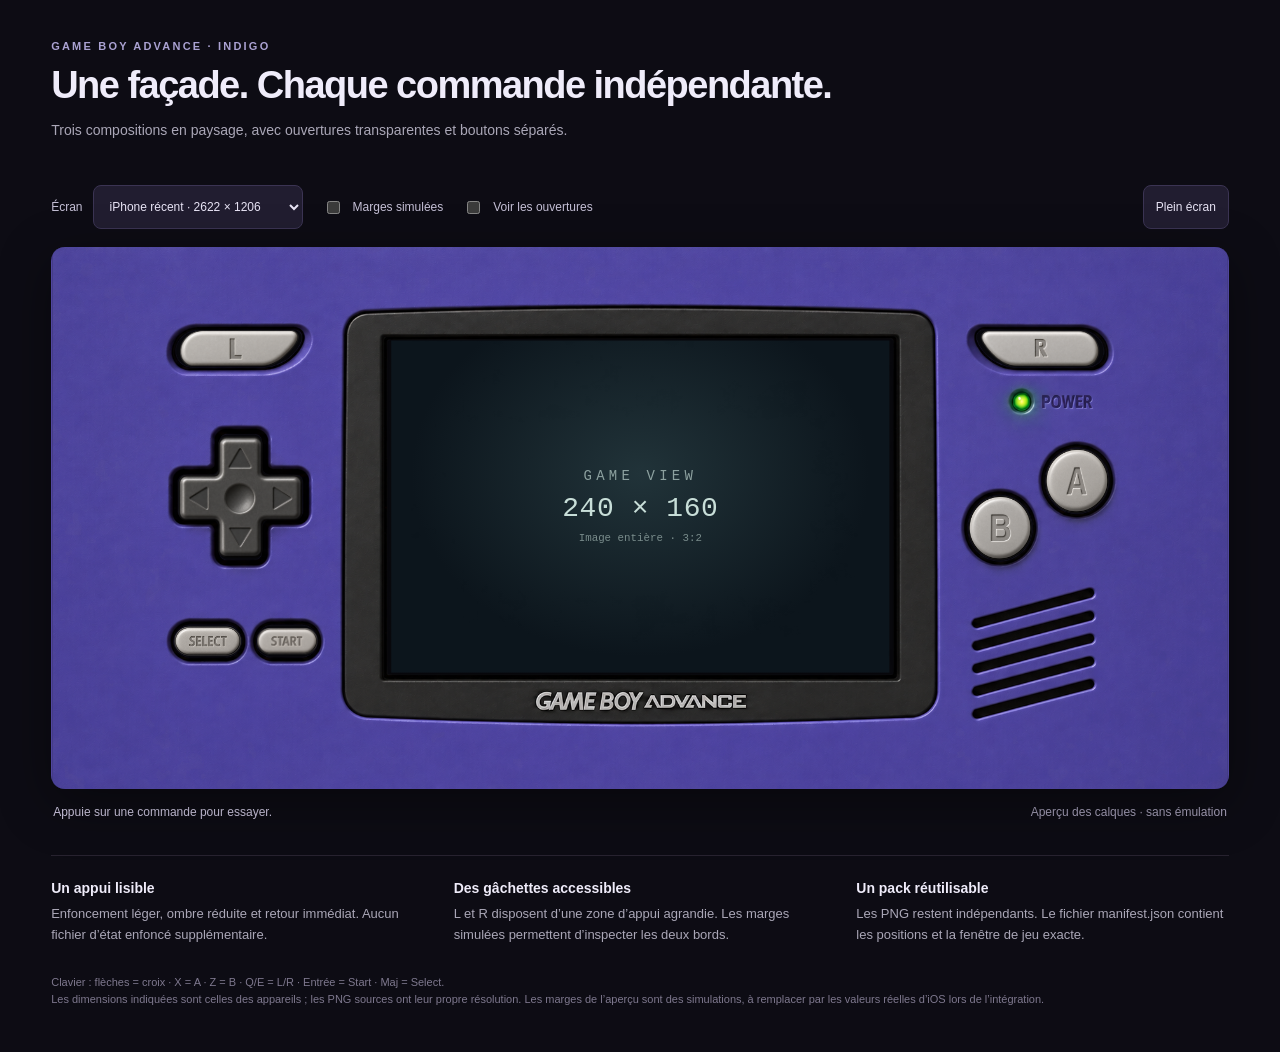
==== preview/index.html @ 334215c9 "Initialize Indigo GBA overlays and iOS integration guide" ====
<!doctype html>
<html lang="fr">
<head>
<meta charset="utf-8">
<meta name="viewport" content="width=device-width,initial-scale=1,viewport-fit=cover">
<title>GBA Indigo — Atelier des calques</title>
<link rel="stylesheet" href="preview.css">
</head>
<body>
<header><div class="eyebrow">GAME BOY ADVANCE · INDIGO</div><h1>Une façade. Chaque commande indépendante.</h1><p>Trois compositions en paysage, avec ouvertures transparentes et boutons séparés.</p></header>
<main>
<div class="toolbar">
<label>Écran <select id="device">
<option value="wide">iPhone récent · 2622 × 1206</option>
<option value="compact">iPhone compact · 2340 × 1080</option>
<option value="classic">iPhone SE · 1334 × 750</option>
<option value="ipad">iPad 13″ · 2752 × 2064</option>
<option value="ipad11">iPad 11″ · 2420 × 1668</option>
<option value="mini">iPad mini · 2266 × 1488</option>
</select></label>
<label class="check"><input type="checkbox" id="guides"> Marges simulées</label>
<label class="check"><input type="checkbox" id="holes"> Voir les ouvertures</label>
<button id="fullscreen" class="action">Plein écran</button>
</div>
<div class="viewport" id="viewport" aria-label="Aperçu interactif de la façade">
<div id="board" class="board"><div id="game" class="game"><span>GAME VIEW</span><strong>240 × 160</strong><small>Image entière · 3:2</small></div><img id="face" class="face" alt="Façade violette avec logements des boutons" draggable="false"><div id="controls"></div></div>
<div class="safe-guide" id="safeGuide"><span>Zone préservée</span></div>
<div id="camera" class="camera" aria-hidden="true"></div>
<div id="gesture" class="gesture" aria-hidden="true"></div>
</div>
<div class="caption"><span id="status" aria-live="polite">Appuie sur une commande pour essayer.</span><span>Aperçu des calques · sans émulation</span></div>
<section class="notes"><div><h2>Un appui lisible</h2><p>Enfoncement léger, ombre réduite et retour immédiat. Aucun fichier d’état enfoncé supplémentaire.</p></div><div><h2>Des gâchettes accessibles</h2><p>L et R disposent d’une zone d’appui agrandie. Les marges simulées permettent d’inspecter les deux bords.</p></div><div><h2>Un pack réutilisable</h2><p>Les PNG restent indépendants. Le fichier manifest.json contient les positions et la fenêtre de jeu exacte.</p></div></section>
<p class="help">Clavier : flèches = croix · X = A · Z = B · Q/E = L/R · Entrée = Start · Maj = Select.<br>Les dimensions indiquées sont celles des appareils ; les PNG sources ont leur propre résolution. Les marges de l’aperçu sont des simulations, à remplacer par les valeurs réelles d’iOS lors de l’intégration.</p>
</main>
<div id="safeProbe" aria-hidden="true"></div>
<script src="assets.js"></script><script src="preview.js"></script>
</body></html>
---- preview/preview.css ----
:root{color-scheme:dark;font-family:Inter,Segoe UI,Arial,sans-serif;background:#0d0c14;color:#efecfa}*{box-sizing:border-box}body{margin:0;padding:40px clamp(16px,4vw,64px) 32px}header,main{max-width:1220px;margin:auto}.eyebrow{font-size:11px;letter-spacing:.2em;color:#aaa2d2;font-weight:700}h1{font-size:clamp(23px,3.2vw,38px);letter-spacing:-.04em;font-weight:600;margin:12px 0}header p,.notes p,.help{color:#aaa7b7;font-size:14px;line-height:1.6}header p{margin:0 0 28px}.toolbar{display:flex;gap:20px;align-items:center;flex-wrap:wrap;padding:16px 0 18px;font-size:12px;color:#c5c0d6}.toolbar label{display:flex;gap:10px;align-items:center}select,.action{font:inherit;color:#e8e4f5;background:#211d30;border:1px solid #3b3453;border-radius:8px;padding:10px 12px;min-height:44px}.action{margin-left:auto;cursor:pointer}input{accent-color:#9f8ee3}.check{min-height:44px}.viewport{position:relative;width:100%;aspect-ratio:2622/1206;overflow:hidden;background:#50469e;isolation:isolate;border-radius:14px;box-shadow:0 14px 52px #0006;touch-action:none}.board{position:absolute;transform-origin:0 0;background:#08080c;isolation:isolate}.face{position:absolute;inset:0;width:100%;height:100%;z-index:1;pointer-events:none;user-select:none}.game{position:absolute;z-index:0;background:radial-gradient(ellipse at 50% 40%,#213339,#0c151c 65%);display:flex;flex-direction:column;justify-content:center;align-items:center;color:#c8ded8;gap:12px;font-family:monospace}.game span{font-size:22px;letter-spacing:.3em;opacity:.65}.game strong{font-size:44px;letter-spacing:.02em;font-weight:500}.game small{font-size:17px;opacity:.55}.key{position:absolute;z-index:3;margin:0;padding:0;border:0;background:transparent;touch-action:none;cursor:pointer;-webkit-tap-highlight-color:transparent;outline:none}.key:focus-visible{outline:3px solid #e5d8ff;outline-offset:4px;border-radius:18px}.graphic{position:absolute;pointer-events:none;transform-origin:center;transition:transform 80ms ease,filter 80ms ease;overflow:hidden}.graphic img{position:absolute;max-width:none;user-select:none}.key.pressed .graphic{transform:translateY(var(--press-offset,3px)) scale(.975);filter:brightness(.87)}.viewport.show-holes .key,.viewport.show-holes .game{visibility:hidden}.viewport.show-holes .board{background:conic-gradient(#c6bdce 25%,#f6f1f7 0 50%,#c6bdce 0 75%,#f6f1f7 0) 0 0/28px 28px}.safe-guide{position:absolute;border:1px dashed #b6ffe4;pointer-events:none;z-index:10;display:none}.safe-guide span{position:absolute;top:4px;left:6px;font-size:9px;background:#10291bcc;padding:3px 5px;letter-spacing:.05em;color:#d0ffee}.show-guides .safe-guide{display:block}.camera,.gesture{position:absolute;z-index:11;background:#050509;pointer-events:none;display:none}.camera{border-radius:100px}.gesture{height:4px;border-radius:10px;background:#eeecf3aa;left:44%;width:12%;bottom:7px}.show-guides .camera,.show-guides .gesture{display:block}.caption{display:flex;justify-content:space-between;gap:16px;font-size:12px;color:#aaa4bd;padding:16px 2px}.caption span:first-child{color:#d5cee8}.notes{display:grid;grid-template-columns:repeat(3,1fr);gap:30px;border-top:1px solid #282330;margin-top:20px;padding-top:24px}h2{font-size:14px;font-weight:600;margin:0 0 8px}.notes p{margin:0;font-size:13px}.help{font-size:11px;margin-top:28px;color:#7e788e}#safeProbe{position:fixed;inset:0;pointer-events:none;visibility:hidden;padding:env(safe-area-inset-top) env(safe-area-inset-right) env(safe-area-inset-bottom) env(safe-area-inset-left)}.viewport:fullscreen{width:100vw;height:100dvh;aspect-ratio:auto;border-radius:0;box-shadow:none}.viewport:-webkit-full-screen{width:100vw;height:100dvh;border-radius:0}@media(max-width:700px){body{padding:20px 14px}.toolbar{gap:4px 14px}.toolbar>label:first-child{width:100%}.toolbar select{flex:1;min-width:0}.action{margin-left:0}.notes{grid-template-columns:1fr;gap:20px}.caption{flex-direction:column;gap:7px}.viewport{border-radius:8px}}@media(prefers-reduced-motion:reduce){.graphic{transition:none}}
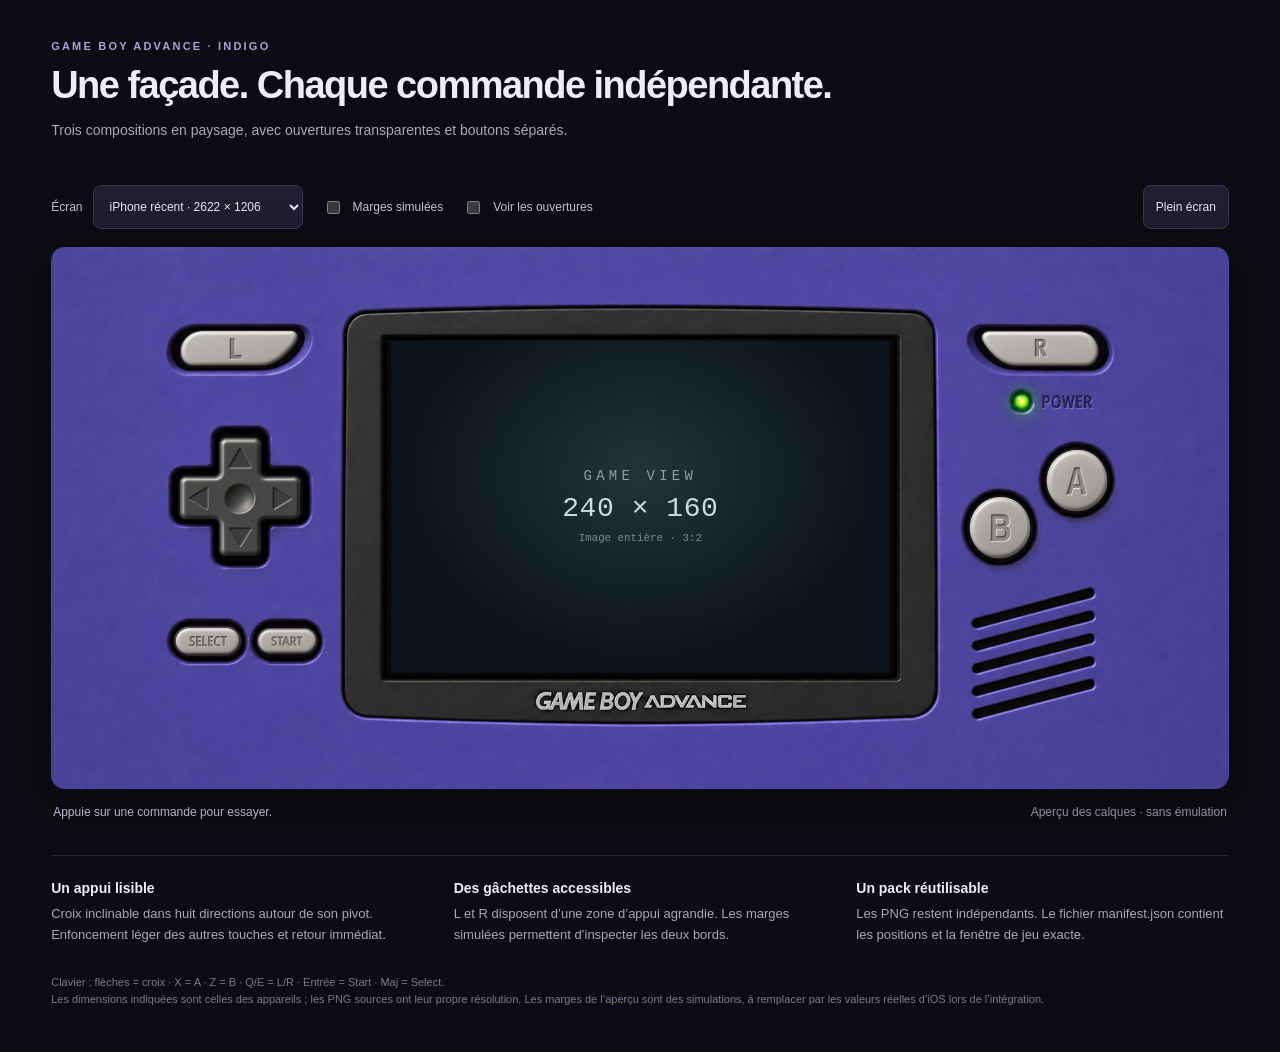
==== commit f07a17a4: "Add native SwiftUI GBA console, mGBA core and in-screen ROM launcher" ====
--- a/preview/index.html
+++ b/preview/index.html
@@ -29,9 +29,10 @@
 <div id="gesture" class="gesture" aria-hidden="true"></div>
 </div>
 <div class="caption"><span id="status" aria-live="polite">Appuie sur une commande pour essayer.</span><span>Aperçu des calques · sans émulation</span></div>
-<section class="notes"><div><h2>Un appui lisible</h2><p>Enfoncement léger, ombre réduite et retour immédiat. Aucun fichier d’état enfoncé supplémentaire.</p></div><div><h2>Des gâchettes accessibles</h2><p>L et R disposent d’une zone d’appui agrandie. Les marges simulées permettent d’inspecter les deux bords.</p></div><div><h2>Un pack réutilisable</h2><p>Les PNG restent indépendants. Le fichier manifest.json contient les positions et la fenêtre de jeu exacte.</p></div></section>
+<section class="notes"><div><h2>Un appui lisible</h2><p>Croix inclinable dans huit directions autour de son pivot. Enfoncement léger des autres touches et retour immédiat.</p></div><div><h2>Des gâchettes accessibles</h2><p>L et R disposent d’une zone d’appui agrandie. Les marges simulées permettent d’inspecter les deux bords.</p></div><div><h2>Un pack réutilisable</h2><p>Les PNG restent indépendants. Le fichier manifest.json contient les positions et la fenêtre de jeu exacte.</p></div></section>
 <p class="help">Clavier : flèches = croix · X = A · Z = B · Q/E = L/R · Entrée = Start · Maj = Select.<br>Les dimensions indiquées sont celles des appareils ; les PNG sources ont leur propre résolution. Les marges de l’aperçu sont des simulations, à remplacer par les valeurs réelles d’iOS lors de l’intégration.</p>
 </main>
 <div id="safeProbe" aria-hidden="true"></div>
-<script src="assets.js"></script><script src="preview.js"></script>
+<script src="assets.js"></script><script src="input.js"></script>
+<script src="preview.js"></script>
 </body></html>
--- a/preview/preview.css
+++ b/preview/preview.css
@@ -1 +1,5 @@
 :root{color-scheme:dark;font-family:Inter,Segoe UI,Arial,sans-serif;background:#0d0c14;color:#efecfa}*{box-sizing:border-box}body{margin:0;padding:40px clamp(16px,4vw,64px) 32px}header,main{max-width:1220px;margin:auto}.eyebrow{font-size:11px;letter-spacing:.2em;color:#aaa2d2;font-weight:700}h1{font-size:clamp(23px,3.2vw,38px);letter-spacing:-.04em;font-weight:600;margin:12px 0}header p,.notes p,.help{color:#aaa7b7;font-size:14px;line-height:1.6}header p{margin:0 0 28px}.toolbar{display:flex;gap:20px;align-items:center;flex-wrap:wrap;padding:16px 0 18px;font-size:12px;color:#c5c0d6}.toolbar label{display:flex;gap:10px;align-items:center}select,.action{font:inherit;color:#e8e4f5;background:#211d30;border:1px solid #3b3453;border-radius:8px;padding:10px 12px;min-height:44px}.action{margin-left:auto;cursor:pointer}input{accent-color:#9f8ee3}.check{min-height:44px}.viewport{position:relative;width:100%;aspect-ratio:2622/1206;overflow:hidden;background:#50469e;isolation:isolate;border-radius:14px;box-shadow:0 14px 52px #0006;touch-action:none}.board{position:absolute;transform-origin:0 0;background:#08080c;isolation:isolate}.face{position:absolute;inset:0;width:100%;height:100%;z-index:1;pointer-events:none;user-select:none}.game{position:absolute;z-index:0;background:radial-gradient(ellipse at 50% 40%,#213339,#0c151c 65%);display:flex;flex-direction:column;justify-content:center;align-items:center;color:#c8ded8;gap:12px;font-family:monospace}.game span{font-size:22px;letter-spacing:.3em;opacity:.65}.game strong{font-size:44px;letter-spacing:.02em;font-weight:500}.game small{font-size:17px;opacity:.55}.key{position:absolute;z-index:3;margin:0;padding:0;border:0;background:transparent;touch-action:none;cursor:pointer;-webkit-tap-highlight-color:transparent;outline:none}.key:focus-visible{outline:3px solid #e5d8ff;outline-offset:4px;border-radius:18px}.graphic{position:absolute;pointer-events:none;transform-origin:center;transition:transform 80ms ease,filter 80ms ease;overflow:hidden}.graphic img{position:absolute;max-width:none;user-select:none}.key.pressed .graphic{transform:translateY(var(--press-offset,3px)) scale(.975);filter:brightness(.87)}.viewport.show-holes .key,.viewport.show-holes .game{visibility:hidden}.viewport.show-holes .board{background:conic-gradient(#c6bdce 25%,#f6f1f7 0 50%,#c6bdce 0 75%,#f6f1f7 0) 0 0/28px 28px}.safe-guide{position:absolute;border:1px dashed #b6ffe4;pointer-events:none;z-index:10;display:none}.safe-guide span{position:absolute;top:4px;left:6px;font-size:9px;background:#10291bcc;padding:3px 5px;letter-spacing:.05em;color:#d0ffee}.show-guides .safe-guide{display:block}.camera,.gesture{position:absolute;z-index:11;background:#050509;pointer-events:none;display:none}.camera{border-radius:100px}.gesture{height:4px;border-radius:10px;background:#eeecf3aa;left:44%;width:12%;bottom:7px}.show-guides .camera,.show-guides .gesture{display:block}.caption{display:flex;justify-content:space-between;gap:16px;font-size:12px;color:#aaa4bd;padding:16px 2px}.caption span:first-child{color:#d5cee8}.notes{display:grid;grid-template-columns:repeat(3,1fr);gap:30px;border-top:1px solid #282330;margin-top:20px;padding-top:24px}h2{font-size:14px;font-weight:600;margin:0 0 8px}.notes p{margin:0;font-size:13px}.help{font-size:11px;margin-top:28px;color:#7e788e}#safeProbe{position:fixed;inset:0;pointer-events:none;visibility:hidden;padding:env(safe-area-inset-top) env(safe-area-inset-right) env(safe-area-inset-bottom) env(safe-area-inset-left)}.viewport:fullscreen{width:100vw;height:100dvh;aspect-ratio:auto;border-radius:0;box-shadow:none}.viewport:-webkit-full-screen{width:100vw;height:100dvh;border-radius:0}@media(max-width:700px){body{padding:20px 14px}.toolbar{gap:4px 14px}.toolbar>label:first-child{width:100%}.toolbar select{flex:1;min-width:0}.action{margin-left:0}.notes{grid-template-columns:1fr;gap:20px}.caption{flex-direction:column;gap:7px}.viewport{border-radius:8px}}@media(prefers-reduced-motion:reduce){.graphic{transition:none}}
+
+/* The pad is one rigid cross rocking on its centre, including diagonals. */
+.key[data-key="dpad"].pressed .graphic{transform:perspective(360px) translate(var(--pad-x,0px),var(--pad-y,0px)) rotate3d(var(--axis-x,0),var(--axis-y,1),0,var(--tilt,0deg));transition:transform 65ms ease-out,filter 65ms ease-out}
+@media(prefers-reduced-motion:reduce){.key.pressed .graphic{transform:none!important;transition:none!important}}
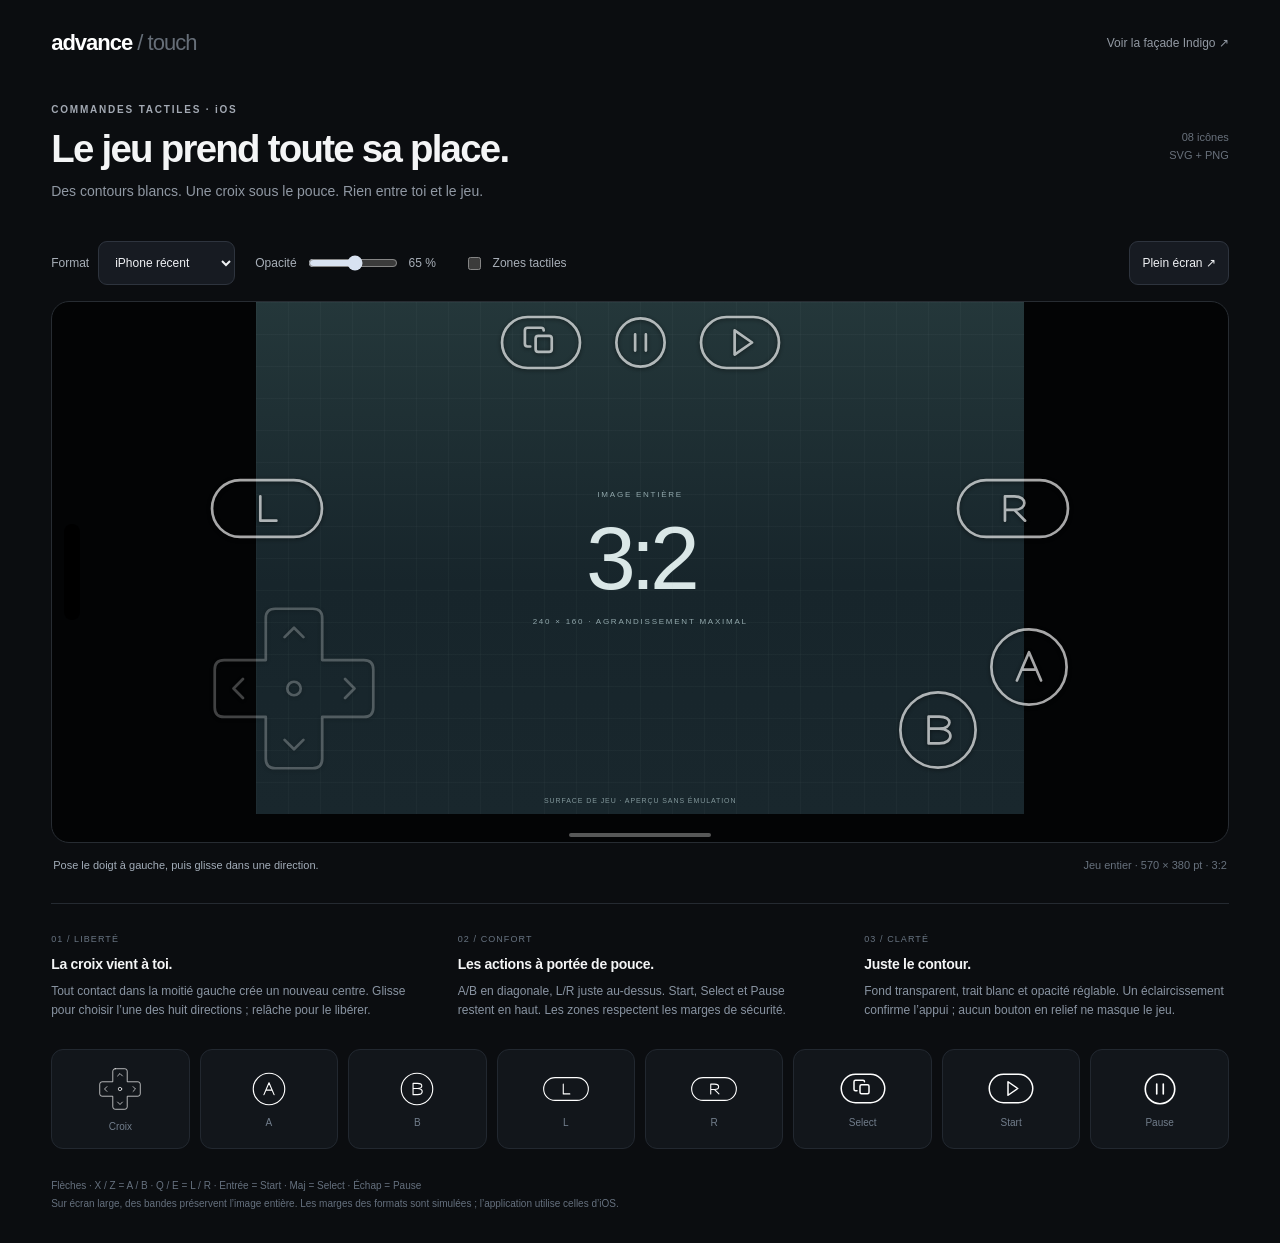
==== commit 4f0eadf9: "Replace console frame with white touch controls and floating D-pad" ====
--- a/preview/index.html
+++ b/preview/index.html
@@ -1,38 +1,28 @@
 <!doctype html>
-<html lang="fr">
-<head>
-<meta charset="utf-8">
-<meta name="viewport" content="width=device-width,initial-scale=1,viewport-fit=cover">
-<title>GBA Indigo — Atelier des calques</title>
-<link rel="stylesheet" href="preview.css">
-</head>
+<html lang="fr"><head><meta charset="utf-8"><meta name="viewport" content="width=device-width,initial-scale=1,viewport-fit=cover"><title>Advance — Touch</title><link rel="stylesheet" href="modern.css"></head>
 <body>
-<header><div class="eyebrow">GAME BOY ADVANCE · INDIGO</div><h1>Une façade. Chaque commande indépendante.</h1><p>Trois compositions en paysage, avec ouvertures transparentes et boutons séparés.</p></header>
+<header><a class="brand" href="./">advance<span> / touch</span></a><a class="archive" href="indigo.html">Voir la façade Indigo ↗</a></header>
 <main>
+<div class="intro"><div><p class="eyebrow">COMMANDES TACTILES · iOS</p><h1>Le jeu prend toute sa place.</h1><p>Des contours blancs. Une croix sous le pouce. Rien entre toi et le jeu.</p></div><span class="version">08 icônes<br>SVG + PNG</span></div>
 <div class="toolbar">
-<label>Écran <select id="device">
-<option value="wide">iPhone récent · 2622 × 1206</option>
-<option value="compact">iPhone compact · 2340 × 1080</option>
-<option value="classic">iPhone SE · 1334 × 750</option>
-<option value="ipad">iPad 13″ · 2752 × 2064</option>
-<option value="ipad11">iPad 11″ · 2420 × 1668</option>
-<option value="mini">iPad mini · 2266 × 1488</option>
-</select></label>
-<label class="check"><input type="checkbox" id="guides"> Marges simulées</label>
-<label class="check"><input type="checkbox" id="holes"> Voir les ouvertures</label>
-<button id="fullscreen" class="action">Plein écran</button>
+<label>Format <select id="device"><option value="wide">iPhone récent</option><option value="compact">iPhone compact</option><option value="classic">iPhone SE · 16:9</option><option value="ipad">iPad 13″ · 4:3</option><option value="ipad11">iPad 11″</option><option value="mini">iPad mini</option></select></label>
+<label class="opacity">Opacité <input id="opacity" type="range" min="25" max="100" value="65"><output id="opacityValue">65 %</output></label>
+<label><input id="guides" type="checkbox"> Zones tactiles</label>
+<button id="fullscreen">Plein écran ↗</button>
 </div>
-<div class="viewport" id="viewport" aria-label="Aperçu interactif de la façade">
-<div id="board" class="board"><div id="game" class="game"><span>GAME VIEW</span><strong>240 × 160</strong><small>Image entière · 3:2</small></div><img id="face" class="face" alt="Façade violette avec logements des boutons" draggable="false"><div id="controls"></div></div>
-<div class="safe-guide" id="safeGuide"><span>Zone préservée</span></div>
-<div id="camera" class="camera" aria-hidden="true"></div>
-<div id="gesture" class="gesture" aria-hidden="true"></div>
+<div id="viewport" class="viewport" tabindex="0" aria-label="Aperçu des commandes tactiles">
+  <div id="game" class="game"><div class="game-label"><span>IMAGE ENTIÈRE</span><strong>3:2</strong><span>240 × 160 · AGRANDISSEMENT MAXIMAL</span></div><span class="demo-label">SURFACE DE JEU · APERÇU SANS ÉMULATION</span></div>
+  <div id="moveZone" class="move-zone"><span>ZONE DE DÉPLACEMENT LIBRE</span></div>
+  <div id="pad" class="pad" aria-hidden="true"><img src="../assets/ios-outline/svg/dpad.svg" alt=""><i id="thumb"></i></div>
+  <div id="buttons"></div>
+  <div id="safeGuide" class="safe-guide"></div>
+  <div id="camera" class="camera"></div><div id="gesture" class="gesture"></div>
+  <div id="pause" class="pause" hidden><p>Aperçu en pause</p><button id="resume">Reprendre</button></div>
 </div>
-<div class="caption"><span id="status" aria-live="polite">Appuie sur une commande pour essayer.</span><span>Aperçu des calques · sans émulation</span></div>
-<section class="notes"><div><h2>Un appui lisible</h2><p>Croix inclinable dans huit directions autour de son pivot. Enfoncement léger des autres touches et retour immédiat.</p></div><div><h2>Des gâchettes accessibles</h2><p>L et R disposent d’une zone d’appui agrandie. Les marges simulées permettent d’inspecter les deux bords.</p></div><div><h2>Un pack réutilisable</h2><p>Les PNG restent indépendants. Le fichier manifest.json contient les positions et la fenêtre de jeu exacte.</p></div></section>
-<p class="help">Clavier : flèches = croix · X = A · Z = B · Q/E = L/R · Entrée = Start · Maj = Select.<br>Les dimensions indiquées sont celles des appareils ; les PNG sources ont leur propre résolution. Les marges de l’aperçu sont des simulations, à remplacer par les valeurs réelles d’iOS lors de l’intégration.</p>
-</main>
-<div id="safeProbe" aria-hidden="true"></div>
-<script src="assets.js"></script><script src="input.js"></script>
-<script src="preview.js"></script>
+<div class="caption"><span id="status" role="status">Pose le doigt à gauche, puis glisse dans une direction.</span><span id="sizeInfo">Ratio 3:2 conservé</span></div>
+<section class="details"><article><span>01 / LIBERTÉ</span><h2>La croix vient à toi.</h2><p>Tout contact dans la moitié gauche crée un nouveau centre. Glisse pour choisir l’une des huit directions ; relâche pour le libérer.</p></article><article><span>02 / CONFORT</span><h2>Les actions à portée de pouce.</h2><p>A/B en diagonale, L/R juste au-dessus. Start, Select et Pause restent en haut. Les zones respectent les marges de sécurité.</p></article><article><span>03 / CLARTÉ</span><h2>Juste le contour.</h2><p>Fond transparent, trait blanc et opacité réglable. Un éclaircissement confirme l’appui ; aucun bouton en relief ne masque le jeu.</p></article></section>
+<section class="asset-strip" aria-label="Les huit icônes séparées"></section>
+<footer>Flèches · X / Z = A / B · Q / E = L / R · Entrée = Start · Maj = Select · Échap = Pause<br>Sur écran large, des bandes préservent l’image entière. Les marges des formats sont simulées ; l’application utilise celles d’iOS.</footer>
+</main><div id="safeProbe"></div>
+<script src="input.js"></script><script src="touch-model.js"></script><script src="modern.js"></script>
 </body></html>
--- a/preview/modern.css
+++ b/preview/modern.css
@@ -0,0 +1 @@
+:root{font-family:Inter,-apple-system,BlinkMacSystemFont,"Segoe UI",sans-serif;color-scheme:dark;background:#0b0d10;color:#f4f5f6;font-synthesis:none}*{box-sizing:border-box}body{margin:0;padding:30px clamp(18px,4vw,64px)}header,main{max-width:1280px;margin:auto}header{display:flex;justify-content:space-between;align-items:center;padding-bottom:38px}.brand{font-size:22px;font-weight:650;letter-spacing:-1px;color:#fff;text-decoration:none}.brand span{font-weight:400;color:#666e78}.archive{font-size:12px;color:#9299a3;text-decoration:none}.intro{display:flex;justify-content:space-between;align-items:center;margin-bottom:26px}.eyebrow{font-size:10px;letter-spacing:.18em;color:#a3a9b3;font-weight:600}h1{font-size:clamp(26px,3vw,42px);letter-spacing:-.045em;font-weight:550;margin:12px 0}.intro p:last-child{color:#9098a3;font-size:14px;margin:0}.version{text-align:right;color:#69717c;font-size:11px;line-height:1.6}.toolbar{display:flex;align-items:center;flex-wrap:wrap;gap:20px;font-size:12px;padding:16px 0;color:#a8afb8}label{display:flex;gap:9px;align-items:center;min-height:44px}select,button{font:inherit;color:#eff1f4;background:#171b22;border:1px solid #2e343e;border-radius:9px;min-height:44px;padding:9px 12px}button{cursor:pointer}#fullscreen{margin-left:auto}input{accent-color:#d8e2f1}input[type=range]{width:90px}output{width:35px;font-variant-numeric:tabular-nums}.viewport{position:relative;width:100%;aspect-ratio:874/402;overflow:hidden;isolation:isolate;touch-action:none;background:#030405;border:1px solid #272c32;border-radius:18px;--opacity:.65;user-select:none;-webkit-user-select:none;-webkit-touch-callout:none}.game{position:absolute;display:grid;place-items:center;overflow:hidden;background:linear-gradient(180deg,#24373a,#17252b 55%,#19272d)}.game:before{content:"";position:absolute;inset:0;background:linear-gradient(#a2b5b80a 1px,transparent 1px),linear-gradient(90deg,#a2b5b80a 1px,transparent 1px);background-size:calc(100%/24) calc(100%/16)}.game-label{display:flex;flex-direction:column;align-items:center;gap:12px;color:#dae7e7}.game-label strong{font-size:clamp(38px,7vw,90px);font-weight:250;letter-spacing:-.06em;line-height:1.05}.game-label span{font-size:8px;letter-spacing:.22em;color:#91a7ab}.demo-label{position:absolute;bottom:10px;font-size:7px;letter-spacing:.13em;color:#82979b}.touch-key{position:absolute;display:grid;place-items:center;background:transparent;border:0;padding:0;border-radius:50%;min-height:0;touch-action:none;z-index:3;outline:none;-webkit-tap-highlight-color:transparent}.touch-key img,.pad img{width:100%;height:100%;pointer-events:none;opacity:var(--opacity);filter:drop-shadow(0 1px 2px #000b)}.touch-key.pressed img{opacity:1;filter:drop-shadow(0 0 7px #fff8)}.touch-key.pressed{background:#ffffff16}.touch-key:focus-visible{outline:2px solid #a4d9ff;outline-offset:4px}.pad{position:absolute;z-index:2;pointer-events:none;opacity:.38}.pad.active{opacity:1}.pad.active img{opacity:.9}.pad i{position:absolute;left:50%;top:50%;width:26%;height:26%;margin:-13%;border-radius:50%;border:1.5px solid #fff9;background:#fff1;opacity:0}.pad.active i{opacity:1}.pad.key-active{opacity:.85}.move-zone,.safe-guide{position:absolute;pointer-events:none;display:none;z-index:1}.move-zone{background:#c6e6ff0c;border-right:1px dashed #b8d7e955}.move-zone span{position:absolute;bottom:7px;left:8px;font-size:7px;color:#c4e2f0;letter-spacing:.14em}.safe-guide{border:1px dashed #b6ffe480;z-index:5}.guides .move-zone,.guides .safe-guide{display:block}.guides .touch-key{outline:1px dashed #b6ffe460}.camera,.gesture{position:absolute;pointer-events:none;background:#000;border-radius:40px;z-index:6}.gesture{background:#fff5;height:4px;bottom:5px;left:44%;width:12%}.caption{display:flex;justify-content:space-between;gap:16px;color:#a3adb9;font-size:11px;padding:16px 2px}.caption span:last-child{color:#67717d}.details{display:grid;grid-template-columns:repeat(3,1fr);gap:42px;border-top:1px solid #252a31;padding-top:24px;margin-top:16px}.details article>span{color:#687482;font-size:9px;letter-spacing:.12em}h2{font-size:14px;font-weight:550;letter-spacing:-.02em;margin:10px 0}.details p{font-size:12px;line-height:1.65;color:#8994a2;margin:0}.asset-strip{display:grid;grid-template-columns:repeat(8,1fr);gap:10px;margin:28px 0}.asset-strip a{display:flex;flex-direction:column;align-items:center;justify-content:center;gap:10px;background:#12161b;border:1px solid #222830;border-radius:12px;height:100px;color:#727e8c;font-size:10px;text-decoration:none}.asset-strip img{height:36px;width:48px;object-fit:contain}.asset-strip a:first-child img{height:44px}.asset-strip a:hover{border-color:#768393}footer{font-size:10px;color:#65707e;line-height:1.8}.pause{position:absolute;inset:0;background:#060a0ecc;z-index:10;text-align:center;padding-top:12%;backdrop-filter:blur(5px)}.pause[hidden]{display:none}.pause p{font-size:20px}#safeProbe{position:fixed;inset:0;visibility:hidden;pointer-events:none;padding:env(safe-area-inset-top) env(safe-area-inset-right) env(safe-area-inset-bottom) env(safe-area-inset-left)}.viewport:fullscreen{width:100vw;height:100dvh;aspect-ratio:auto;border:0;border-radius:0}.viewport:-webkit-full-screen{width:100vw;height:100dvh;border:0;border-radius:0}@media(max-width:780px){body{padding:22px 16px}.toolbar{gap:6px 15px}.opacity{margin-left:auto}#fullscreen{margin-left:0}.version{display:none}.details{gap:20px}.caption{flex-direction:column;gap:6px}.asset-strip{grid-template-columns:repeat(4,1fr)}.game-label span{font-size:6px;letter-spacing:.12em}.viewport{border-radius:10px}}@media(max-width:500px){.details{grid-template-columns:1fr}.intro p:last-child{line-height:1.6}.archive{font-size:10px}}
